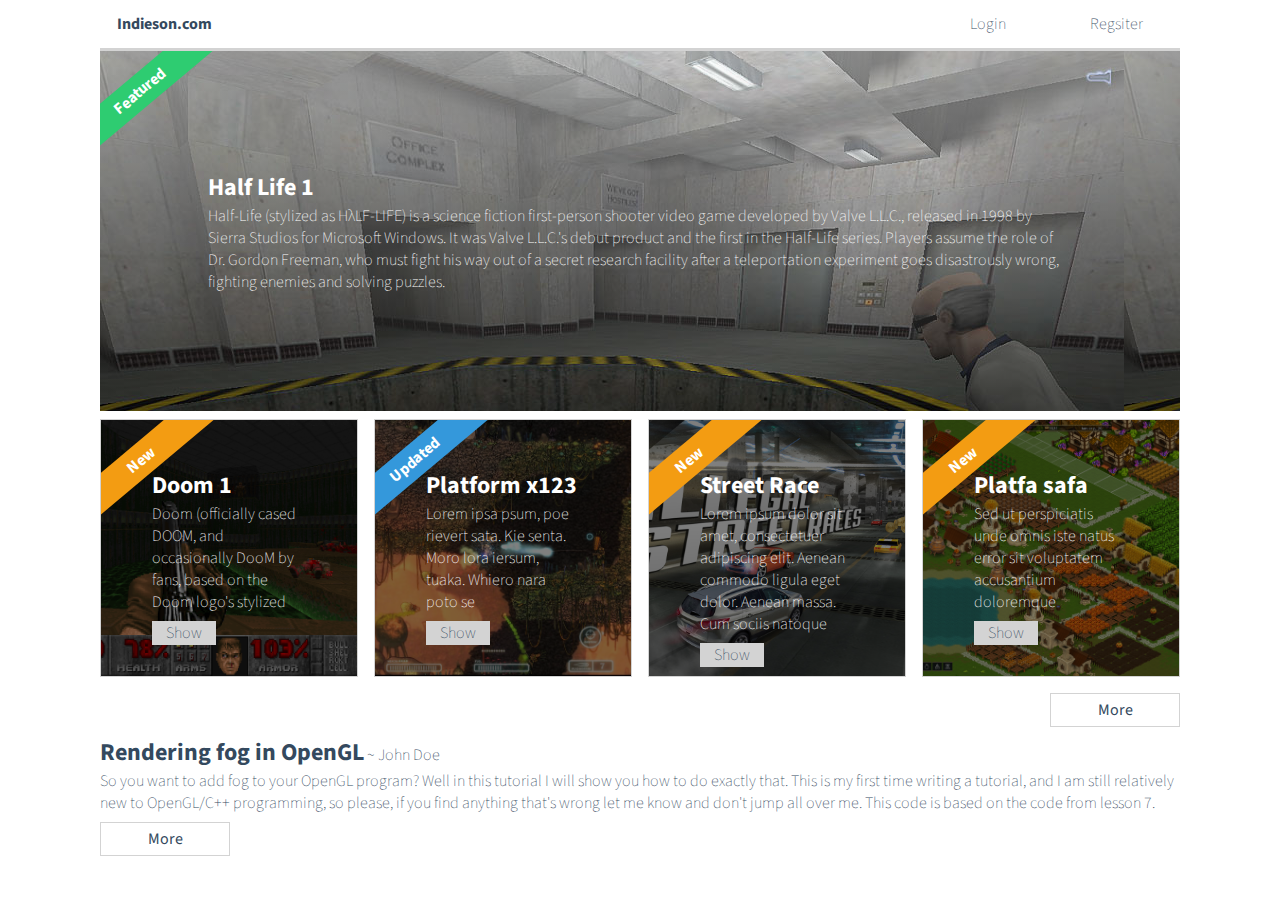
==== indieson/index.html @ 0b4a8762 "fix" ====
<!DOCTYPE html>
<html>
    <head>
        <link
        rel='stylesheet'
        type='text/css'
        href='static/css/style.css'>

        <link
        href='https://fonts.googleapis.com/css?family=Source+Sans+Pro:300,400,700'
        rel='stylesheet'
        type='text/css'>
    </head>
    <body>
        <div class='content'>
            <nav class='navbar'>
                <ul class='left'>
                    <li class='brand'><a href='/'>Indieson.com</a></li>
                </ul>
                <ul class='right'>
                    <li><a class='navbtn'>Login</a></li>
                    <li><a class='navbtn'>Regsiter</a></li>
                </ul>
            </nav>
            <section>
                <div class='hero'>
                    <div class='tilt-tab'>
                        Featured
                    </div>
                    <span>
                        <section>
                            <h2>Half Life 1</h2>
                            <p>
                            Half-Life (stylized as HλLF-LIFE) is a science
                            fiction first-person shooter video game
                            developed by Valve L.L.C., released in 1998 by
                            Sierra Studios for Microsoft Windows. It was
                            Valve L.L.C.'s debut product and the first in
                            the Half-Life series. Players assume the role
                            of Dr. Gordon Freeman, who must fight his way
                            out of a secret research facility after a
                            teleportation experiment goes disastrously
                            wrong, fighting enemies and solving puzzles.
                            </p>
                        </section>
                    </span>
                </div>
            </section>
            <section>
                <div class='horizontal-gallery'>
                    <article style='background-image: url("static/image/doom1.png");'>
                        <div class='tilt-tab new'>
                            New
                        </div>
                        <span>
                            <section>
                                <h2>Doom 1</h2>
                                <p>
                                Doom (officially cased DOOM, and occasionally
                                DooM by fans, based on the Doom logo's stylized
                                <br>
                                <a class='btn show'>Show</a>
                                </p>
                            </section>
                        </span>
                    </article>
                    <article style='background-image: url("static/image/shot2.jpg");'>
                        <div class='tilt-tab updated'>
                            Updated
                        </div>
                        <span>
                            <section>
                                <h2>Platform x123</h2>
                                <p>
                                Lorem ipsa psum, poe rievert sata. Kie senta.
                                Moro lora iersum, tuaka. Whiero nara poto se
                                <br>
                                <a class='btn show'>Show</a>
                                </p>
                            </section>
                        </span>
                    </article>
                    <article style='background-image: url("static/image/game.jpeg");'>
                        <div class='tilt-tab new'>
                            New
                        </div>
                        <span>
                            <section>
                                <h2>Street Race</h2>
                                <p>
                                Lorem ipsum dolor sit amet, consectetuer
                                adipiscing elit. Aenean commodo ligula eget
                                dolor. Aenean massa. Cum sociis natoque<br>
                                <a class='btn show'>Show</a>
                                </p>
                            </section>
                        </span>
                    </article>
                    <article style='background-image: url("static/image/pic1.jpg");'>
                        <div class='tilt-tab new'>
                            New
                        </div>
                        <span>
                            <section>
                                <h2>Platfa safa</h2>
                                <p>
                                Sed ut perspiciatis unde omnis iste natus error
                                sit voluptatem accusantium doloremque<br>
                                <a class='btn show'>Show</a>
                                </p>
                            </section>
                        </span>
                    </article>
                    <a class='btn default bottom-right-corner'>More</a>
                </div>
            </section>
            <section class='grow-height text'>
                <h2>Rendering fog in OpenGL<span class='decoration'> ~ John Doe</span></h2>
                <p>
                So you want to add fog to your OpenGL program? Well in this
                tutorial I will show you how to do exactly that. This is my
                first time writing a tutorial, and I am still relatively new to
                OpenGL/C++ programming, so please, if you find anything that's
                wrong let me know and don't jump all over me. This code is
                based on the code from lesson 7.
                </p>
                <a class='btn default push-down'>More</a>
            </section>
        </div>
    </body>
</html>
---- indieson/static/css/style.css ----
* {
  margin: 0;
  padding: 0;
  font-family: 'Source Sans Pro', sans-serif;
  color: #34495e; }

.content {
  width: 1080px;
  margin: auto;
  position: relative; }
  .content section {
    position: relative; }

.navbar {
  height: 48px;
  border-bottom-color: lightgray;
  border-bottom-width: 3px;
  border-bottom-style: solid; }
  .navbar ul {
    font-size: 0; }
  .navbar ul, .navbar li {
    list-style: none;
    display: inline-block;
    height: 100%; }
    .navbar ul .navbtn, .navbar li .navbtn {
      height: 100%;
      min-width: 128px;
      display: inline-block;
      text-align: center;
      font-weight: 200; }
      .navbar ul .navbtn:hover, .navbar li .navbtn:hover {
        cursor: pointer;
        border-bottom-color: #34495e;
        border-bottom-style: solid;
        border-bottom-width: 3px; }
  .navbar li {
    line-height: 48px;
    vertical-align: middle;
    font-size: 1rem; }
  .navbar .brand a {
    text-decoration: none;
    font-weight: bold;
    height: 100%;
    display: inline-block;
    min-width: 128px;
    text-align: center; }
    .navbar .brand a:hover {
      border-bottom-color: #34495e;
      border-bottom-style: solid;
      border-bottom-width: 3px; }

.hero {
  width: 100%;
  display: flex;
  flex-direction: column;
  justify-content: center;
  align-items: center;
  height: 360px;
  background-color: black;
  position: relative;
  overflow: hidden;
  background-size: cover;
  background-position: center;
  background-repeat: no-repeat;
  background: linear-gradient(rgba(255, 255, 255, 0.45), rgba(0, 0, 0, 0.45)), url("../image/half_life_1.jpg"), center, 100%; }
  .hero span section {
    width: 80%;
    margin: auto; }
    .hero span section p, .hero span section h1, .hero span section h2, .hero span section h3, .hero span section h4 {
      color: white !important; }
    .hero span section h1, .hero span section h2, .hero span section h3, .hero span section h4 {
      font-weight: bold; }
    .hero span section p {
      font-weight: 200; }

.tilt-tab {
  width: 200px;
  height: 32px;
  line-height: 32px;
  vertical-align: middle;
  position: absolute;
  top: 24px;
  left: -60px;
  z-index: 10;
  color: white;
  text-align: center;
  font-weight: bold;
  background-color: #2ecc71;
  -ms-transform: rotate(-40deg);
  /* IE 9 */
  -webkit-transform: rotate(-40deg);
  /* Chrome, Safari, Opera */
  transform: rotate(-40deg); }
  .tilt-tab:hover {
    cursor: pointer; }

.tilt-tab.new {
  background-color: #f39c12; }

.tilt-tab.updated {
  background-color: #3498db; }

.btn.default {
  min-width: 128px;
  height: 32px;
  line-height: 32px;
  vertical-align: middle;
  display: inline-block;
  text-align: center;
  border-width: 1px;
  border-color: lightgray;
  border-style: solid;
  text-decoration: none; }
  .btn.default:hover {
    cursor: pointer;
    background-color: #3498db;
    color: white; }

.bottom-right-corner {
  position: absolute;
  right: 0;
  bottom: 0.5rem;
  margin: 0 !important; }

.horizontal-gallery {
  position: relative;
  display: flex;
  flex-direction: row;
  justify-content: space-between;
  padding-top: 0.5rem;
  padding-bottom: 0.5rem;
  height: calc(300px + 0.5rem); }
  .horizontal-gallery article {
    position: relative;
    height: 256px;
    width: 256px;
    border-width: 1px;
    border-color: lightgray;
    border-style: solid;
    overflow: hidden;
    display: inline-block;
    background-color: rgba(0, 0, 0, 0.5);
    background-blend-mode: multiply;
    background-size: cover;
    background-position: center;
    background-repeat: no-repeat;
    flex-direction: column;
    justify-content: center;
    align-items: center; }
    .horizontal-gallery article span section {
      width: 60%;
      padding-top: 3rem;
      margin: auto; }
      .horizontal-gallery article span section p, .horizontal-gallery article span section h1, .horizontal-gallery article span section h2, .horizontal-gallery article span section h3, .horizontal-gallery article span section h4 {
        color: white !important; }
      .horizontal-gallery article span section h1, .horizontal-gallery article span section h2, .horizontal-gallery article span section h3, .horizontal-gallery article span section h4 {
        font-weight: bold; }
      .horizontal-gallery article span section p {
        font-weight: 200; }
    .horizontal-gallery article .btn.show {
      min-width: 64px;
      height: 24px;
      line-height: 24px;
      text-align: center;
      color: #34495e;
      background-color: lightgray;
      text-decoration: none;
      display: inline-block;
      margin-top: 0.5rem; }
      .horizontal-gallery article .btn.show:hover {
        cursor: pointer;
        background-color: #3498db;
        color: white; }

.decoration {
  font-weight: 200;
  font-size: 1rem; }

.text h1, .text h2, .text h3, .text h4, .text h5, .text h6 {
  font-weight: bold; }
.text p {
  font-weight: 200; }

.push-down {
  margin-top: 0.5rem; }

.left {
  float: left; }

.right {
  float: right; }

/*# sourceMappingURL=style.css.map */
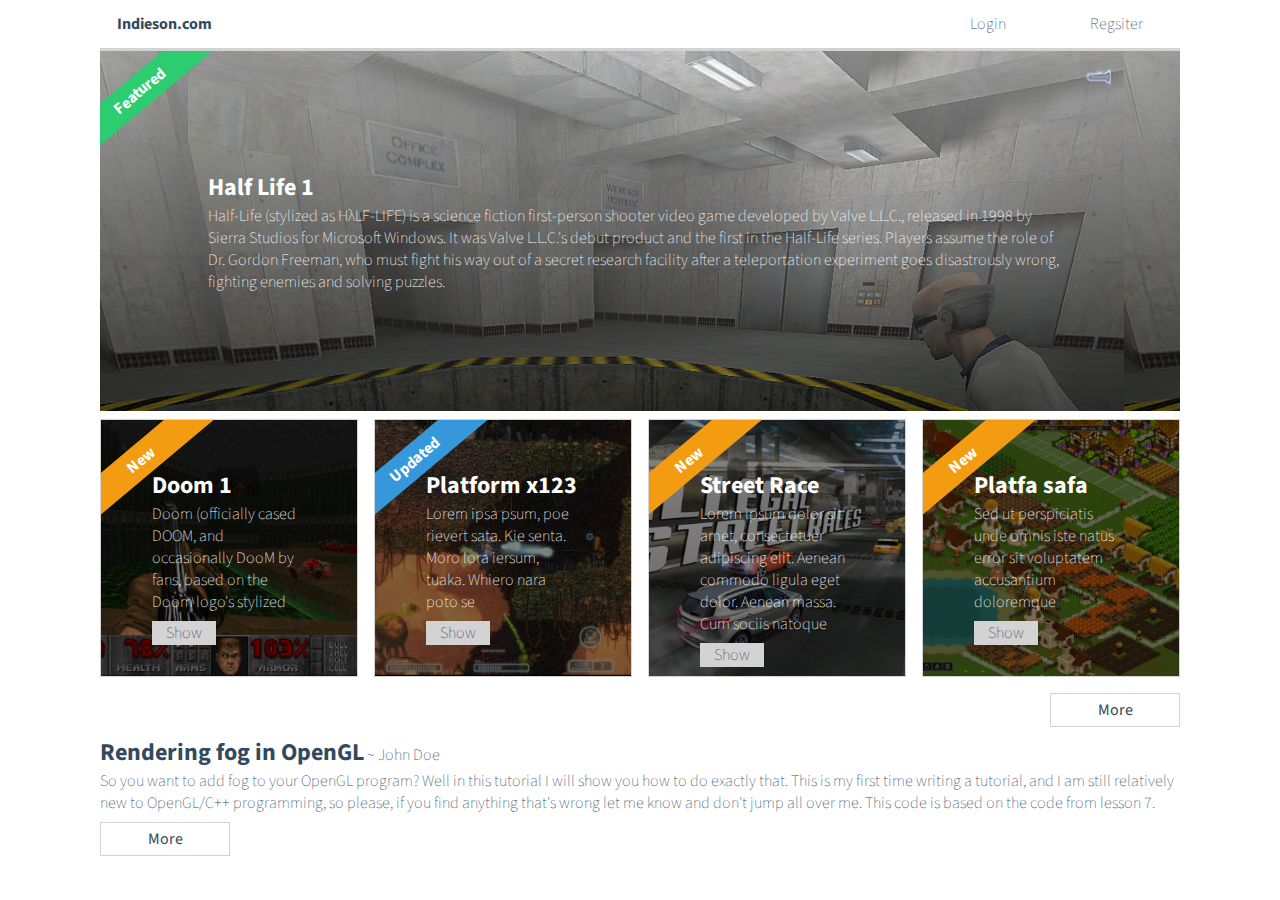
==== commit 6b54e579: "No text-decoration in navbar" ====
--- a/indieson/index.html
+++ b/indieson/index.html
@@ -18,8 +18,8 @@
                     <li class='brand'><a href='/'>Indieson.com</a></li>
                 </ul>
                 <ul class='right'>
-                    <li><a class='navbtn'>Login</a></li>
-                    <li><a class='navbtn'>Regsiter</a></li>
+                    <li><a class='navbtn' href='/login'>Login</a></li>
+                    <li><a class='navbtn' href='/register'>Regsiter</a></li>
                 </ul>
             </nav>
             <section>
--- a/indieson/static/css/style.css
+++ b/indieson/static/css/style.css
@@ -27,7 +27,8 @@
       min-width: 128px;
       display: inline-block;
       text-align: center;
-      font-weight: 200; }
+      font-weight: 200;
+      text-decoration: none; }
       .navbar ul .navbtn:hover, .navbar li .navbtn:hover {
         cursor: pointer;
         border-bottom-color: #34495e;
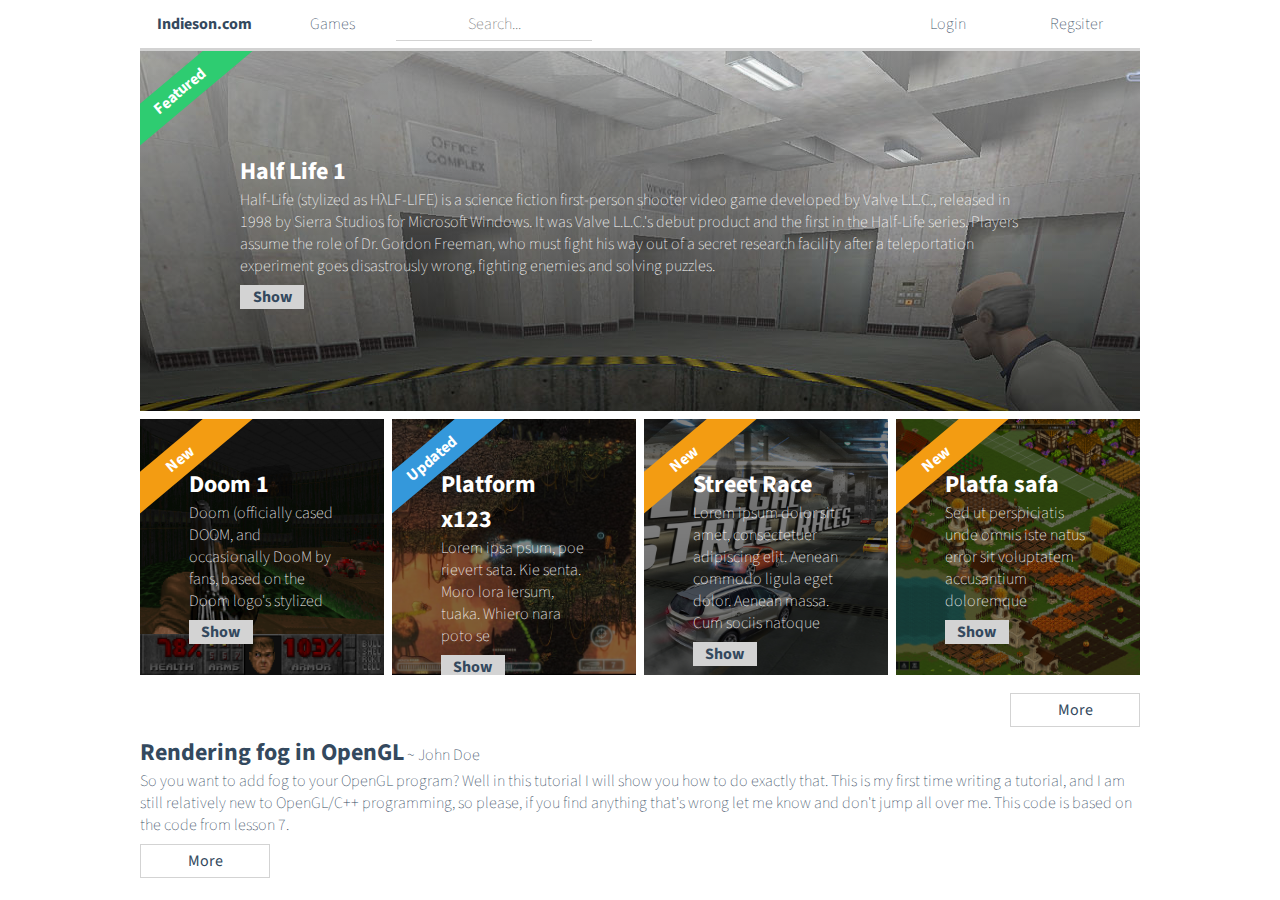
==== commit e98ab3ed: "added login and search" ====
--- a/indieson/index.html
+++ b/indieson/index.html
@@ -16,6 +16,27 @@
             <nav class='navbar'>
                 <ul class='left'>
                     <li class='brand'><a href='/'>Indieson.com</a></li>
+                    <li>
+                        <a class='navbtn'>Games</a>
+                        <div class='dropdown'>
+                            <ul>
+                                <li><a class='dropbtn'><span>Arcade</span></a></li>
+                                <li><a class='dropbtn'><span>Adventure</span></a></li>
+                                <li><a class='dropbtn'><span>Platform</span></a></li>
+                                <li><a class='dropbtn'><span>Action</span></a></li> 
+                                <li><a class='dropbtn' href='/games'><span>More...</span></a></li>
+                            </ul>
+                        </div>
+                    </li>
+                    <li>
+                        <section>
+                            <div class='search-area'>
+                                <form action='/games'>
+                                    <input type='text' name='q' placeholder='Search...'>
+                                </form>
+                            </div>
+                        </section>
+                    </li>
                 </ul>
                 <ul class='right'>
                     <li><a class='navbtn' href='/login'>Login</a></li>
@@ -42,6 +63,7 @@
                             teleportation experiment goes disastrously
                             wrong, fighting enemies and solving puzzles.
                             </p>
+                            <a class='btn show'>Show</a>
                         </section>
                     </span>
                 </div>
@@ -58,9 +80,8 @@
                                 <p>
                                 Doom (officially cased DOOM, and occasionally
                                 DooM by fans, based on the Doom logo's stylized
-                                <br>
+                                </p>
                                 <a class='btn show'>Show</a>
-                                </p>
                             </section>
                         </span>
                     </article>
@@ -74,9 +95,8 @@
                                 <p>
                                 Lorem ipsa psum, poe rievert sata. Kie senta.
                                 Moro lora iersum, tuaka. Whiero nara poto se
-                                <br>
+                                </p>
                                 <a class='btn show'>Show</a>
-                                </p>
                             </section>
                         </span>
                     </article>
@@ -90,9 +110,9 @@
                                 <p>
                                 Lorem ipsum dolor sit amet, consectetuer
                                 adipiscing elit. Aenean commodo ligula eget
-                                dolor. Aenean massa. Cum sociis natoque<br>
+                                dolor. Aenean massa. Cum sociis natoque
+                                </p>
                                 <a class='btn show'>Show</a>
-                                </p>
                             </section>
                         </span>
                     </article>
@@ -106,8 +126,8 @@
                                 <p>
                                 Sed ut perspiciatis unde omnis iste natus error
                                 sit voluptatem accusantium doloremque<br>
+                                </p>
                                 <a class='btn show'>Show</a>
-                                </p>
                             </section>
                         </span>
                     </article>
--- a/indieson/static/css/style.css
+++ b/indieson/static/css/style.css
@@ -1,3 +1,5 @@
+/* ======== COLORS ======== */
+/* ======== SIZES ======== */
 * {
   margin: 0;
   padding: 0;
@@ -5,7 +7,7 @@
   color: #34495e; }
 
 .content {
-  width: 1080px;
+  width: 1000px;
   margin: auto;
   position: relative; }
   .content section {
@@ -21,8 +23,39 @@
   .navbar ul, .navbar li {
     list-style: none;
     display: inline-block;
-    height: 100%; }
+    height: 100%;
+    position: relative; }
+    .navbar ul .dropdown, .navbar li .dropdown {
+      position: absolute;
+      left: 0;
+      top: 48px;
+      border-bottom-left-radius: 0.5rem;
+      border-bottom-right-radius: 0.5rem;
+      z-index: 10;
+      display: none;
+      width: 256px;
+      background-color: white; }
+      .navbar ul .dropdown ul, .navbar ul .dropdown li, .navbar li .dropdown ul, .navbar li .dropdown li {
+        display: block; }
+      .navbar ul .dropdown li, .navbar li .dropdown li {
+        width: 100%;
+        height: 32px;
+        line-height: 32px;
+        vertical-align: middle; }
+        .navbar ul .dropdown li .dropbtn, .navbar li .dropdown li .dropbtn {
+          height: 100%;
+          display: block;
+          color: #34495e;
+          text-decoration: none; }
+          .navbar ul .dropdown li .dropbtn:hover, .navbar li .dropdown li .dropbtn:hover {
+            background-color: #34495e;
+            cursor: pointer; }
+            .navbar ul .dropdown li .dropbtn:hover span, .navbar li .dropdown li .dropbtn:hover span {
+              color: white; }
+          .navbar ul .dropdown li .dropbtn span, .navbar li .dropdown li .dropbtn span {
+            padding-left: 0.5em; }
     .navbar ul .navbtn, .navbar li .navbtn {
+      position: relative;
       height: 100%;
       min-width: 128px;
       display: inline-block;
@@ -38,6 +71,8 @@
     line-height: 48px;
     vertical-align: middle;
     font-size: 1rem; }
+    .navbar li:hover .dropdown {
+      display: inline-block; }
   .navbar .brand a {
     text-decoration: none;
     font-weight: bold;
@@ -134,10 +169,7 @@
   .horizontal-gallery article {
     position: relative;
     height: 256px;
-    width: 256px;
-    border-width: 1px;
-    border-color: lightgray;
-    border-style: solid;
+    width: 243.90244px;
     overflow: hidden;
     display: inline-block;
     background-color: rgba(0, 0, 0, 0.5);
@@ -158,29 +190,81 @@
         font-weight: bold; }
       .horizontal-gallery article span section p {
         font-weight: 200; }
-    .horizontal-gallery article .btn.show {
-      min-width: 64px;
-      height: 24px;
-      line-height: 24px;
-      text-align: center;
-      color: #34495e;
-      background-color: lightgray;
-      text-decoration: none;
-      display: inline-block;
-      margin-top: 0.5rem; }
-      .horizontal-gallery article .btn.show:hover {
-        cursor: pointer;
-        background-color: #3498db;
-        color: white; }
+
+.btn.show {
+  min-width: 64px;
+  height: 24px;
+  line-height: 24px;
+  text-align: center;
+  color: #34495e;
+  background-color: lightgray;
+  text-decoration: none;
+  display: inline-block;
+  margin-top: 0.5rem;
+  font-weight: bold; }
+  .btn.show:hover {
+    cursor: pointer;
+    background-color: #3498db;
+    color: white; }
 
 .decoration {
   font-weight: 200;
   font-size: 1rem; }
 
-.text h1, .text h2, .text h3, .text h4, .text h5, .text h6 {
+.text h1, .text h2, .text h3, .text h4, .text h5, .text h6, .search-area h1, .search-area h2, .search-area h3, .search-area h4, .search-area h5, .search-area h6 {
   font-weight: bold; }
-.text p {
+.text p, .search-area p {
   font-weight: 200; }
+
+.search-area {
+  width: 100%;
+  margin: auto; }
+  .search-area input[type='text'] {
+    color: #34495e;
+    font-weight: 200;
+    text-align: center;
+    width: 100%;
+    display: inline-block;
+    height: 32px;
+    line-height: 32px;
+    border-left: none;
+    border-right: none;
+    border-top: none;
+    border-bottom-width: 1px;
+    border-bottom-style: solid;
+    border-bottom-color: lightgray;
+    outline: none;
+    font-size: 100%; }
+
+form input[type='text'], form input[type='password'] {
+  color: #34495e;
+  font-weight: 200;
+  text-align: left;
+  width: 100%;
+  display: block;
+  height: 32px;
+  line-height: 32px;
+  border-left: none;
+  border-right: none;
+  border-top: none;
+  border-bottom-width: 1px;
+  border-bottom-style: solid;
+  border-bottom-color: lightgray;
+  outline: none;
+  font-size: 100%; }
+form section {
+  padding-top: 0.5rem;
+  padding-bottom: 0.5rem; }
+
+.splitview {
+  display: flex;
+  flex-direction: row; }
+  .splitview .item {
+    flex: 1;
+    width: 100%; }
+
+.squeeze {
+  padding: 0.5rem; }
 
 .push-down {
   margin-top: 0.5rem; }
